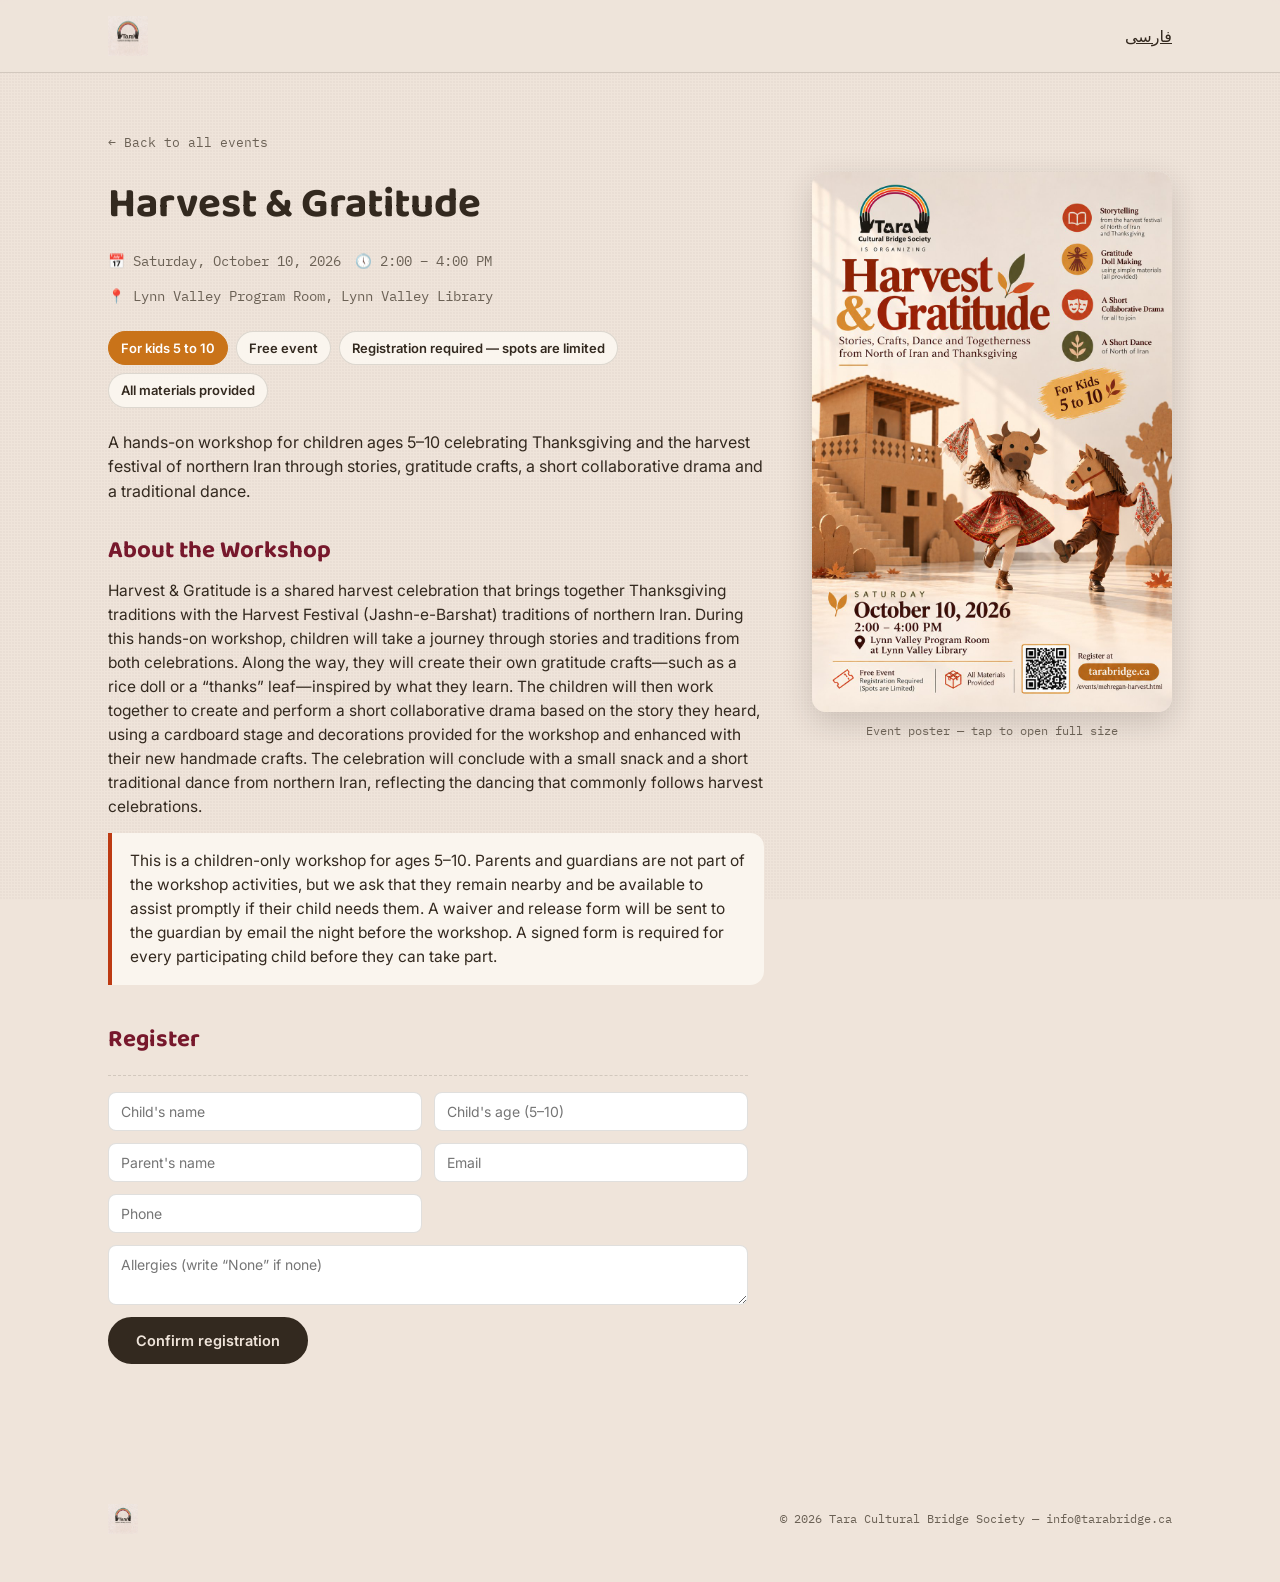
==== events/mehregan-harvest.html @ 2225d591 "Add Harvest & Gratitude event page and poster thumbnails on event cards - New static page events/meh" ====
<!DOCTYPE html>
<html lang="en" dir="ltr">
<head>
<meta charset="UTF-8">
<meta name="viewport" content="width=device-width, initial-scale=1.0">
<title>Harvest &amp; Gratitude — Tara Cultural Bridge Society</title>
<meta name="description" content="A hands-on workshop for children ages 5–10 celebrating Thanksgiving and the harvest festival of northern Iran through stories, gratitude crafts, a short collaborative drama and a traditional dance.">
<link rel="canonical" href="https://tarabridge.ca/events/mehregan-harvest.html">
<link rel="alternate" hreflang="en" href="https://tarabridge.ca/events/mehregan-harvest.html">
<link rel="alternate" hreflang="fa" href="https://tarabridge.ca/events/mehregan-harvest.html?lang=fa">
<link rel="alternate" hreflang="x-default" href="https://tarabridge.ca/events/mehregan-harvest.html">
<link rel="icon" type="image/jpeg" href="/images/logo.jpg">
<meta property="og:type" content="website">
<meta property="og:title" content="Harvest &amp; Gratitude">
<meta property="og:description" content="A hands-on workshop for children ages 5–10 celebrating Thanksgiving and the harvest festival of northern Iran.">
<meta property="og:url" content="https://tarabridge.ca/events/mehregan-harvest.html">
<meta property="og:image" content="https://tarabridge.ca/images/harvest-gratitude-poster.jpg">
<script type="application/ld+json">
{"@context":"https://schema.org","@type":"Event","name":"Harvest & Gratitude","startDate":"2026-10-10T14:00:00-07:00","endDate":"2026-10-10T16:00:00-07:00","eventAttendanceMode":"https://schema.org/OfflineEventAttendanceMode","eventStatus":"https://schema.org/EventScheduled","inLanguage":"en","image":"https://tarabridge.ca/images/harvest-gratitude-poster.jpg","location":{"@type":"Place","name":"Lynn Valley Program Room, Lynn Valley Library"},"isAccessibleForFree":true,"description":"A hands-on workshop for children ages 5–10 celebrating Thanksgiving and the harvest festival of northern Iran through stories, gratitude crafts, a short collaborative drama and a traditional dance.","organizer":{"@type":"NGO","name":"Tara Cultural Bridge Society","url":"https://tarabridge.ca/"}}</script>
<link rel="preconnect" href="https://fonts.googleapis.com">
<link rel="preconnect" href="https://fonts.gstatic.com" crossorigin>
<link href="https://fonts.googleapis.com/css2?family=Baloo+2:wght@600;700;800&family=Inter:wght@400;500;600;700&family=Vazirmatn:wght@400;500;600;700&family=IBM+Plex+Mono:wght@500&display=swap" rel="stylesheet">
<link rel="stylesheet" href="/styles.css">
<style>
  .hg-layout{ display:grid; grid-template-columns: minmax(0,1fr) 360px; gap:48px; align-items:start; }
  .hg-chips{ display:flex; flex-wrap:wrap; gap:8px; margin:0 0 22px; padding:0; list-style:none; }
  .hg-chips li{ font-size:13px; font-weight:600; padding:6px 12px; border-radius:999px; background: var(--paper-raised); border:1px solid var(--line); }
  .hg-chips li.hl{ background: var(--orange); border-color: var(--orange); color:#fff; }
  .event-page .event-desc.hg-summary{ margin-bottom:28px; }
  .hg-about{ max-width:68ch; margin-bottom:36px; }
  .hg-about h2, .hg-register h2{ font-family: var(--display); font-weight:700; font-size:24px; margin:0 0 10px; color: var(--maroon); }
  html[dir="rtl"] .hg-about h2, html[dir="rtl"] .hg-register h2{ font-family: var(--farsi); }
  .hg-about p{ font-size:15.5px; margin:0 0 14px; }
  .hg-note{ background: var(--paper-raised); border-inline-start:4px solid var(--terracotta); border-radius: 0 var(--radius) var(--radius) 0; padding:16px 18px; }
  html[dir="rtl"] .hg-note{ border-radius: var(--radius) 0 0 var(--radius); }
  .hg-note p:last-child{ margin-bottom:0; }
  .hg-poster{ position:sticky; top:24px; }
  .hg-poster a{ display:block; border-radius: var(--radius); overflow:hidden; box-shadow: 0 10px 30px rgba(51,41,31,.18); }
  .hg-poster figcaption{ font-family: var(--mono); font-size:12px; color: var(--ink-soft); margin-top:10px; text-align:center; }
  html[dir="rtl"] .hg-poster figcaption, html[dir="rtl"] .event-back, html[dir="rtl"] .event-page .lang-switch{ font-family: var(--farsi); letter-spacing:0; }
  @media (max-width: 860px){
    .hg-layout{ grid-template-columns: 1fr; gap:36px; }
    .hg-poster{ position:static; max-width:480px; margin:0 auto; }
  }
  @media (max-width: 560px){
    .wrap{ padding: 0 16px; }
    .event-page .reg-form{ grid-template-columns: 1fr; }
  }
</style>
</head>
<body>

<nav class="nav">
  <div class="wrap nav-row">
    <a href="/" class="nav-brand" id="brandLink">
      <img width="700" height="700" src="/images/logo.jpg" alt="Tara Cultural Bridge Society">
    </a>
    <div class="nav-right">
      <a class="lang-switch" id="langSwitch" href="https://tarabridge.ca/events/mehregan-harvest.html?lang=fa">فارسی</a>
    </div>
  </div>
</nav>

<section class="event-page">
  <div class="wrap">
    <a class="event-back" id="backLink" href="/#events">&larr; Back to all events</a>
    <div class="hg-layout">
      <div>
        <h1 id="title">Harvest &amp; Gratitude</h1>
        <div class="event-meta">
          <span id="metaDate">📅 Saturday, October 10, 2026</span>
          <span id="metaTime">🕔 2:00 – 4:00 PM</span>
          <span id="metaLoc">📍 Lynn Valley Program Room, Lynn Valley Library</span>
        </div>
        <ul class="hg-chips" id="chips">
          <li class="hl">For kids 5 to 10</li>
          <li>Free event</li>
          <li>Registration required — spots are limited</li>
          <li>All materials provided</li>
        </ul>
        <p class="event-desc hg-summary" id="summary">A hands-on workshop for children ages 5–10 celebrating Thanksgiving and the harvest festival of northern Iran through stories, gratitude crafts, a short collaborative drama and a traditional dance.</p>

        <div class="hg-about">
          <h2 id="aboutTitle">About the Workshop</h2>
          <div id="aboutBody">
            <p>Harvest &amp; Gratitude is a shared harvest celebration that brings together Thanksgiving traditions with the Harvest Festival (Jashn-e-Barshat) traditions of northern Iran. During this hands-on workshop, children will take a journey through stories and traditions from both celebrations. Along the way, they will create their own gratitude crafts—such as a rice doll or a “thanks” leaf—inspired by what they learn. The children will then work together to create and perform a short collaborative drama based on the story they heard, using a cardboard stage and decorations provided for the workshop and enhanced with their new handmade crafts. The celebration will conclude with a small snack and a short traditional dance from northern Iran, reflecting the dancing that commonly follows harvest celebrations.</p>
            <div class="hg-note">
              <p>This is a children-only workshop for ages 5–10. Parents and guardians are not part of the workshop activities, but we ask that they remain nearby and be available to assist promptly if their child needs them. A waiver and release form will be sent to the guardian by email the night before the workshop. A signed form is required for every participating child before they can take part.</p>
            </div>
          </div>
        </div>

        <div class="hg-register">
          <h2 id="regTitle">Register</h2>
          <form class="reg-form open" id="regForm">
            <input type="text" placeholder="Child's name" class="reg-kidname" required>
            <input type="number" min="5" max="10" placeholder="Child's age (5–10)" class="reg-kidage" required>
            <input type="text" placeholder="Parent's name" class="reg-parentname" required>
            <input type="email" placeholder="Email" class="reg-email" required>
            <input type="tel" placeholder="Phone" class="reg-phone" required>
            <textarea placeholder="Allergies (write “None” if none)" class="reg-allergy" required></textarea>
            <button type="submit" class="btn btn-solid reg-submit">Confirm registration</button>
            <span class="reg-msg" id="regMsg"></span>
          </form>
        </div>
      </div>

      <figure class="hg-poster" style="margin:0;">
        <a href="/images/harvest-gratitude-poster.jpg" target="_blank" rel="noopener">
          <img src="/images/harvest-gratitude-poster.jpg" width="1024" height="1536" alt="Harvest & Gratitude poster: stories, crafts, dance and togetherness from North of Iran and Thanksgiving. For kids 5 to 10. Saturday, October 10, 2026, 2:00–4:00 PM, Lynn Valley Program Room at Lynn Valley Library. Free event, registration required." id="posterImg">
        </a>
        <figcaption id="posterCap">Event poster — tap to open full size</figcaption>
      </figure>
    </div>
  </div>
</section>

<footer>
  <div class="wrap footer-row">
    <img width="700" height="700" src="/images/logo.jpg" alt="Tara Cultural Bridge Society" style="height:30px;width:auto;">
    <div class="footer-meta" id="footerText">© 2026 Tara Cultural Bridge Society — info@tarabridge.ca</div>
  </div>
</footer>

<script>
const SHEETS_ENDPOINT = "https://script.google.com/macros/s/AKfycbz17nLpRn3llqi-0UYypDrjoUQg57SEyKT3yRZpGgUSXBRELVakcVpwr48lIpXO9dbw/exec";
const CONFIRMATION_ENDPOINT = "/api/send-confirmation.php";
const EVENT_ID = "mehregan-harvest";
const LANG = new URLSearchParams(location.search).get("lang") === "fa" ? "fa" : "en";

const TEXT = {
  en: {
    title: "Harvest & Gratitude",
    date: "Saturday, October 10, 2026",
    time: "2:00 – 4:00 PM",
    loc: "Lynn Valley Program Room, Lynn Valley Library"
  },
  fa: {
    pageTitle: "برداشت و سپاسگزاری — انجمن پل فرهنگی تارا",
    title: "برداشت و سپاسگزاری",
    date: "شنبه ۱۰ اکتبر ۲۰۲۶",
    time: "ساعت ۲ تا ۴ بعدازظهر",
    loc: "اتاق برنامه‌های لین ولی، کتابخانه لین ولی",
    back: "→ بازگشت به همه رویدادها",
    switchLabel: "English",
    chips: ["برای کودکان ۵ تا ۱۰ سال", "رایگان", "ثبت‌نام الزامی است — ظرفیت محدود", "همه وسایل فراهم می‌شود"],
    summary: "کارگاهی عملی برای کودکان ۵ تا ۱۰ سال در جشن شکرگزاری و جشن برداشت شمال ایران؛ با قصه‌گویی، ساخت کاردستی‌های سپاسگزاری، یک نمایش کوتاه گروهی و یک رقص سنتی.",
    aboutTitle: "درباره کارگاه",
    about: [
      "«برداشت و سپاسگزاری» جشنی مشترک از برداشت است که سنت‌های روز شکرگزاری را با سنت‌های جشن برداشت شمال ایران پیوند می‌دهد. در این کارگاه عملی، کودکان سفری به دنیای قصه‌ها و سنت‌های هر دو جشن خواهند داشت. در این مسیر، با الهام از آنچه یاد می‌گیرند، کاردستی‌های سپاسگزاری خودشان را می‌سازند؛ مانند «عروسک برنج» یا «برگ سپاس». سپس کودکان با همکاری یکدیگر، نمایش کوتاهی بر اساس قصه‌ای که شنیده‌اند می‌سازند و اجرا می‌کنند؛ با استفاده از صحنه و تزئینات مقوایی که برای کارگاه فراهم شده و با کاردستی‌هایی که خودشان ساخته‌اند. جشن با یک پذیرایی مختصر و یک رقص کوتاه سنتی از شمال ایران به پایان می‌رسد؛ یادآور رقص و پایکوبی‌ای که معمولاً پس از جشن‌های برداشت برپا می‌شود.",
      "این کارگاه فقط برای کودکان ۵ تا ۱۰ سال است. والدین و سرپرستان در فعالیت‌های کارگاه شرکت نمی‌کنند، اما از آن‌ها می‌خواهیم در نزدیکی محل کارگاه بمانند و در صورت نیاز کودک، سریعاً در دسترس باشند. فرم رضایت‌نامه و سلب مسئولیت، شب پیش از کارگاه به ایمیل سرپرست ارسال می‌شود. برای شرکت هر کودک، داشتن فرم امضاشده الزامی است."
    ],
    regTitle: "ثبت‌نام",
    ph: {
      kidname: "نام کودک", kidage: "سن کودک (۵ تا ۱۰)", parentname: "نام والد",
      email: "ایمیل", phone: "تلفن", allergy: "حساسیت غذایی (در صورت نبود «ندارد» بنویسید)"
    },
    submit: "تأیید ثبت‌نام",
    posterCap: "پوستر رویداد — برای دیدن اندازه کامل، روی آن بزنید",
    footer: "© ۲۰۲۶ انجمن پل فرهنگی تارا — info@tarabridge.ca"
  }
};

function applyFarsi(){
  const f = TEXT.fa;
  document.documentElement.lang = "fa";
  document.documentElement.dir = "rtl";
  document.title = f.pageTitle;
  const sw = document.getElementById("langSwitch");
  sw.textContent = f.switchLabel;
  sw.href = "https://tarabridge.ca/events/mehregan-harvest.html";
  document.getElementById("brandLink").href = "/?lang=fa";
  const back = document.getElementById("backLink");
  back.textContent = f.back;
  back.href = "/?lang=fa#events";
  document.getElementById("title").textContent = f.title;
  document.getElementById("metaDate").textContent = "📅 " + f.date;
  document.getElementById("metaTime").textContent = "🕔 " + f.time;
  document.getElementById("metaLoc").textContent = "📍 " + f.loc;
  document.querySelectorAll("#chips li").forEach((li, i) => { li.textContent = f.chips[i]; });
  document.getElementById("summary").textContent = f.summary;
  document.getElementById("aboutTitle").textContent = f.aboutTitle;
  const body = document.getElementById("aboutBody");
  body.querySelector("p").textContent = f.about[0];
  body.querySelector(".hg-note p").textContent = f.about[1];
  document.getElementById("regTitle").textContent = f.regTitle;
  const form = document.getElementById("regForm");
  for (const k in f.ph) form.querySelector(".reg-" + k).placeholder = f.ph[k];
  form.querySelector(".reg-submit").textContent = f.submit;
  document.getElementById("posterCap").textContent = f.posterCap;
  document.getElementById("footerText").textContent = f.footer;
}
if (LANG === "fa") applyFarsi();

const EVENT_TITLE = TEXT[LANG].title;
const EVENT_DATE_DISPLAY = TEXT[LANG].date;
const EVENT_TIME_DISPLAY = TEXT[LANG].time;
const EVENT_LOC_DISPLAY = TEXT[LANG].loc;

async function sendToSheet(payload){
  await fetch(SHEETS_ENDPOINT, {
    method: "POST",
    mode: "no-cors",
    headers: { "Content-Type": "text/plain;charset=utf-8" },
    body: JSON.stringify(payload)
  });
}

async function sendConfirmationEmail(payload){
  try{
    await fetch(CONFIRMATION_ENDPOINT, {
      method: "POST",
      headers: { "Content-Type": "application/json" },
      body: JSON.stringify(payload)
    });
  }catch(err){
    console.warn("Confirmation email failed to send.", err);
  }
}

document.getElementById("regForm").addEventListener("submit", async function(e){
  e.preventDefault();
  const form = e.target;
  const kidNameVal = form.querySelector(".reg-kidname").value.trim();
  const kidAgeVal = form.querySelector(".reg-kidage").value.trim();
  const parentNameVal = form.querySelector(".reg-parentname").value.trim();
  const emailVal = form.querySelector(".reg-email").value.trim();
  const phoneVal = form.querySelector(".reg-phone").value.trim();
  const allergyVal = form.querySelector(".reg-allergy").value.trim();
  const msgEl = document.getElementById("regMsg");
  try{
    await sendToSheet({
      type: "registration",
      event: EVENT_ID,
      eventTitle: EVENT_TITLE,
      kidName: kidNameVal,
      kidAge: kidAgeVal,
      parentName: parentNameVal,
      email: emailVal,
      phone: phoneVal,
      allergy: allergyVal
    });
    sendConfirmationEmail({
      to: emailVal,
      parentName: parentNameVal,
      kidName: kidNameVal,
      eventTitle: EVENT_TITLE,
      eventDate: EVENT_DATE_DISPLAY,
      eventTime: EVENT_TIME_DISPLAY,
      eventLoc: EVENT_LOC_DISPLAY,
      lang: LANG
    });
    msgEl.textContent = LANG === "fa" ? "ثبت‌نام شما انجام شد — آنجا می‌بینیمتان!" : "You're registered — see you there!";
    msgEl.className = "reg-msg ok";
    form.querySelector(".reg-submit").disabled = true;
  }catch(err){
    msgEl.textContent = LANG === "fa" ? "مشکلی پیش آمد، دوباره تلاش کنید." : "Something went wrong, please try again.";
    msgEl.className = "reg-msg err";
  }
});
</script>
</body>
</html>
---- styles.css ----
:root{
    --teal: #28716E;
    --orange: #C97319;
    --terracotta: #BD3A12;
    --maroon: #77182C;
    --ink: #33291F;
    --ink-soft: #6B6155;
    --paper: #EFE4DA;
    --paper-raised: #FAF5EE;
    --line: rgba(51,41,31,0.15);
    --display: "Baloo 2", sans-serif;
    --body: "Inter", system-ui, sans-serif;
    --farsi: "Vazirmatn", sans-serif;
    --mono: "IBM Plex Mono", ui-monospace, monospace;
    --radius: 14px;
  }
  *{ box-sizing: border-box; }
  html{ scroll-behavior: smooth; }
  @media (prefers-reduced-motion: reduce){ html{ scroll-behavior:auto; } }
  body{
    margin:0; background: var(--paper); color: var(--ink);
    font-family: var(--body); line-height:1.55;
  }
  html[dir="rtl"] body{ font-family: var(--farsi); }
  a{ color: inherit; }
  img{ max-width:100%; display:block; height:auto; }
  .wrap{ max-width: 1120px; margin: 0 auto; padding: 0 28px; }
  button{ font-family: inherit; cursor: pointer; }

  body::before{
    content:""; position:fixed; inset:0; pointer-events:none; z-index:0; opacity:0.5;
    background-image: radial-gradient(circle at 1px 1px, rgba(51,41,31,0.05) 1px, transparent 0);
    background-size: 3px 3px;
  }
  section, header, footer{ position:relative; z-index:1; }

  .nav{
    position: sticky; top:0; z-index: 60;
    background: rgba(239,228,218,0.94); backdrop-filter: blur(6px);
    border-bottom: 1px solid var(--line);
  }
  .nav-row{ display:flex; align-items:center; justify-content:space-between; height:72px; gap:20px; }
  .nav-brand{ display:flex; align-items:center; gap:10px; text-decoration:none; }
  .nav-brand img{ height:40px; width:auto; }
  .nav-links{ display:flex; gap:4px; list-style:none; margin:0; padding:0; flex-wrap:wrap; }
  .nav-links a{
    font-family: var(--mono); font-size:12.5px; letter-spacing:0.04em; text-transform:uppercase;
    text-decoration:none; color: var(--ink-soft); padding:8px 12px; border-radius:8px;
    transition: background 0.2s ease, color 0.2s ease;
  }
  html[dir="rtl"] .nav-links a{ font-family: var(--farsi); text-transform:none; font-size:14px; }
  .nav-links a:hover{ background: rgba(51,41,31,0.08); color: var(--ink); }
  .nav-right{ display:flex; align-items:center; gap:12px; }
  .lang-btn{
    font-family: var(--mono); font-size:12.5px; letter-spacing:0.05em;
    background: var(--ink); color: var(--paper); border:none; padding:9px 16px;
    border-radius:8px; font-weight:600;
  }
  .donate-btn{
    font-family: var(--mono); font-size:12.5px; letter-spacing:0.05em; text-transform:uppercase;
    background: var(--terracotta); color:#fff; border:none; padding:9px 16px; border-radius:8px; font-weight:600;
    text-decoration:none;
  }
  html[dir="rtl"] .donate-btn{ font-family: var(--farsi); text-transform:none; font-size:14px; }
  .nav-toggle{ display:none; background:none; border:1px solid var(--line); border-radius:8px; padding:8px 10px; }
  @media (max-width: 900px){
    .nav-links{ display:none; }
    .nav-toggle{ display:inline-flex; }
    .nav-links.open{
      display:flex; flex-direction:column; position:absolute; top:72px; left:0; right:0;
      background: var(--paper-raised); padding:12px 28px 20px; border-bottom:1px solid var(--line);
    }
  }

  .hero{ padding: 76px 0 64px; text-align:center; border-bottom: 1px solid var(--line); }
  .hero img.hero-logo{ max-width: 340px; margin: 0 auto 20px; }
  .hero h1{
    font-family: var(--display); font-weight:700; font-size: clamp(30px,4.6vw,50px);
    margin: 0 0 16px; color: var(--ink);
  }
  html[dir="rtl"] .hero h1{ font-family: var(--farsi); font-weight:700; }
  .hero p{ max-width: 56ch; margin: 0 auto; color: var(--ink-soft); font-size:17px; }
  .hero-ctas{ display:flex; gap:14px; justify-content:center; margin-top:32px; flex-wrap:wrap; }
  .btn{
    font-weight:600; font-size:14.5px; padding:13px 26px; border-radius:999px; text-decoration:none;
    display:inline-flex; align-items:center; gap:8px; border: 2px solid var(--ink);
  }
  .btn-solid{ background: var(--ink); color: var(--paper); }
  .btn-outline{ background:transparent; color:var(--ink); }

  section.page-section{ padding: 84px 0; border-bottom: 1px solid var(--line); }
  .section-eyebrow{
    font-family: var(--mono); font-size:12px; letter-spacing:0.12em; text-transform:uppercase;
    color: var(--terracotta); margin-bottom:12px;
  }
  html[dir="rtl"] .section-eyebrow{ font-family: var(--farsi); text-transform:none; letter-spacing:0; font-size:14px; font-weight:600; }
  .section-title{
    font-family: var(--display); font-weight:700; font-size: clamp(26px,3.4vw,38px);
    margin: 0 0 20px; color: var(--ink);
  }
  html[dir="rtl"] .section-title{ font-family: var(--farsi); }
  .section-lede{ max-width: 68ch; color: var(--ink-soft); font-size:16px; margin-bottom: 48px; }

  .values-grid{ display:grid; grid-template-columns: repeat(3,1fr); gap:24px; }
  @media (max-width:800px){ .values-grid{ grid-template-columns:1fr; } }
  .value-card{
    background: var(--paper-raised); border:1px solid var(--line); border-radius: var(--radius);
    padding: 28px; border-top: 4px solid var(--teal);
  }
  .value-card:nth-child(2){ border-top-color: var(--orange); }
  .value-card:nth-child(3){ border-top-color: var(--maroon); }
  .value-card h3{ font-family: var(--display); font-size:20px; margin:0 0 10px; }
  html[dir="rtl"] .value-card h3{ font-family: var(--farsi); }
  .value-card p{ color: var(--ink-soft); font-size:14.5px; margin:0; }

  .programs-grid{ display:grid; grid-template-columns: repeat(2,1fr); gap:22px; }
  @media (max-width:800px){ .programs-grid{ grid-template-columns:1fr; } }
  .program-card{
    background: var(--paper-raised); border:1px solid var(--line); border-radius: var(--radius);
    padding: 26px; display:flex; gap:18px;
  }
  .program-icon{
    width:48px; height:48px; border-radius:50%; flex:none;
    display:flex; align-items:center; justify-content:center;
    font-size:22px; background: var(--paper);
  }
  .program-card h3{ font-family: var(--display); font-size:18px; margin:0 0 8px; }
  html[dir="rtl"] .program-card h3{ font-family: var(--farsi); }
  .program-card p{ color: var(--ink-soft); font-size:14px; margin:0; }

  .events-list{ display:flex; flex-direction:column; gap:18px; }
  .event-card{
    background: var(--paper-raised); border:1px solid var(--line); border-radius: var(--radius);
    padding: 22px; display:grid; grid-template-columns: 84px 1fr auto; gap:22px; align-items:center;
  }
  @media (max-width:720px){ .event-card{ grid-template-columns: 64px 1fr; } .event-card .event-action{ grid-column:1/-1; } }
  .event-date{
    background: var(--ink); color: var(--paper); border-radius:10px; text-align:center; padding:10px 6px;
  }
  .event-date .day{ font-family: var(--display); font-size:24px; line-height:1; display:block; }
  .event-date .mon{ font-family: var(--mono); font-size:10.5px; letter-spacing:0.08em; text-transform:uppercase; display:block; margin-top:4px; }
  .event-info h3{ font-family: var(--display); font-size:19px; margin:0 0 6px; }
  html[dir="rtl"] .event-info h3{ font-family: var(--farsi); }
  .event-meta{ font-family: var(--mono); font-size:12px; color: var(--ink-soft); display:flex; gap:14px; flex-wrap:wrap; margin-bottom:8px; }
  html[dir="rtl"] .event-meta{ font-family: var(--farsi); font-size:13.5px; }
  .event-desc{ color: var(--ink-soft); font-size:14px; margin:0; }
  .event-tag{
    display:inline-block; font-family: var(--mono); font-size:10.5px; letter-spacing:0.06em; text-transform:uppercase;
    background: rgba(40,113,110,0.14); color: var(--teal); padding:3px 9px; border-radius:999px; margin-bottom:8px;
  }
  .spots{ font-family: var(--mono); font-size:11.5px; color: var(--ink-soft); margin-top:6px; }
  .spots.full{ color: var(--maroon); font-weight:600; }
  .btn-register{
    font-weight:600; font-size:13.5px; padding:10px 20px; border-radius:999px; border:2px solid var(--ink);
    background: var(--ink); color:var(--paper); white-space:nowrap;
  }
  .btn-register:disabled{ background:transparent; color: var(--ink-soft); border-color: var(--line); cursor:not-allowed; }

  .reg-form{
    margin-top:16px; padding-top:16px; border-top:1px dashed var(--line);
    display:none; grid-template-columns: 1fr 1fr; gap:12px;
  }
  .reg-form.open{ display:grid; }
  .reg-form input, .reg-form textarea{
    grid-column: span 1; font-family:inherit; font-size:14px; padding:10px 12px;
    border:1px solid var(--line); border-radius:8px; background:#fff; color: var(--ink); width:100%;
  }
  .reg-form textarea{ grid-column: 1/-1; resize:vertical; min-height:60px; }
  .reg-form .reg-submit{ grid-column: 1/-1; justify-self:start; }
  .reg-msg{ grid-column:1/-1; font-size:13px; font-family: var(--mono); }
  .reg-msg.ok{ color: var(--teal); }
  .reg-msg.err{ color: var(--maroon); }

  .donate-grid{ display:grid; grid-template-columns: 1.1fr 1fr; gap:40px; align-items:center; }
  @media (max-width:800px){ .donate-grid{ grid-template-columns:1fr; } }
  .donate-tiers{ display:flex; gap:14px; flex-wrap:wrap; margin-top:24px; }
  .tier-btn{
    flex:1; min-width:110px; background: var(--paper-raised); border:2px solid var(--line); border-radius:12px;
    padding:18px 10px; text-align:center; font-family: var(--display); font-size:20px; font-weight:700;
  }
  .tier-btn:hover{ border-color: var(--terracotta); }
  html[dir="rtl"] .tier-btn{ font-family: var(--farsi); }
  .donate-note{ font-size:12.5px; color: var(--ink-soft); margin-top:14px; }
  .donate-art{
    background: var(--paper-raised); border:1px solid var(--line); border-radius: var(--radius);
    padding: 40px; text-align:center;
  }

  .volunteer-form{
    display:grid; grid-template-columns: 1fr 1fr; gap:16px; max-width: 640px;
    background: var(--paper-raised); border:1px solid var(--line); border-radius: var(--radius); padding: 32px;
  }
  .volunteer-form label{ font-family: var(--mono); font-size:11.5px; letter-spacing:0.05em; text-transform:uppercase; color: var(--ink-soft); display:block; margin-bottom:6px; }
  html[dir="rtl"] .volunteer-form label{ font-family: var(--farsi); text-transform:none; font-size:13px; }
  .volunteer-form input, .volunteer-form select, .volunteer-form textarea{
    width:100%; font-family:inherit; font-size:14.5px; padding:11px 12px; border:1px solid var(--line);
    border-radius:8px; background:#fff; color: var(--ink);
  }
  .volunteer-form .full{ grid-column: 1/-1; }
  @media (max-width:600px){ .volunteer-form{ grid-template-columns:1fr; } }

  .about-grid{ display:grid; grid-template-columns: 1fr 1fr; gap:48px; align-items:start; }
  @media (max-width:800px){ .about-grid{ grid-template-columns:1fr; } }
  .about-grid p{ color: var(--ink-soft); font-size:16px; margin: 0 0 16px; }
  .stat-row{ display:flex; gap:28px; margin-top: 24px; flex-wrap:wrap; }
  .stat b{ font-family: var(--display); font-size: 30px; display:block; color: var(--terracotta); }
  .stat span{ font-family: var(--mono); font-size:11px; color: var(--ink-soft); text-transform:uppercase; letter-spacing:0.05em; }
  html[dir="rtl"] .stat span{ font-family: var(--farsi); text-transform:none; font-size:12.5px; }

  footer{ padding: 48px 0; }
  .footer-row{ display:flex; justify-content:space-between; align-items:center; flex-wrap:wrap; gap:14px; }
  .footer-row img{ height:30px; width:auto; }
  .footer-meta{ font-family: var(--mono); font-size:11.5px; color: var(--ink-soft); }
  html[dir="rtl"] .footer-meta{ font-family: var(--farsi); font-size:13px; }

  /* Shared styles for standalone event detail pages (event.php) */
  .event-page{ padding: 56px 0 80px; }
  .event-back{ font-family: var(--mono); font-size:12.5px; color: var(--ink-soft); text-decoration:none; display:inline-block; margin-bottom:20px; }
  .event-back:hover{ color: var(--ink); }
  .event-page h1{ font-family: var(--display); font-weight:700; font-size: clamp(28px,4vw,42px); margin:0 0 14px; }
  html[dir="rtl"] .event-page h1{ font-family: var(--farsi); }
  .event-page .event-meta{ margin-bottom:24px; font-size:13.5px; }
  .event-page .event-desc{ font-size:16px; color: var(--ink); max-width: 68ch; margin-bottom:36px; }
  .event-page .reg-form{ display:grid; max-width:640px; }
  .event-page .lang-switch{ font-family: var(--mono); font-size:12.5px; text-decoration:underline; color: var(--ink-soft); }
  .not-found{ padding: 100px 0; text-align:center; }
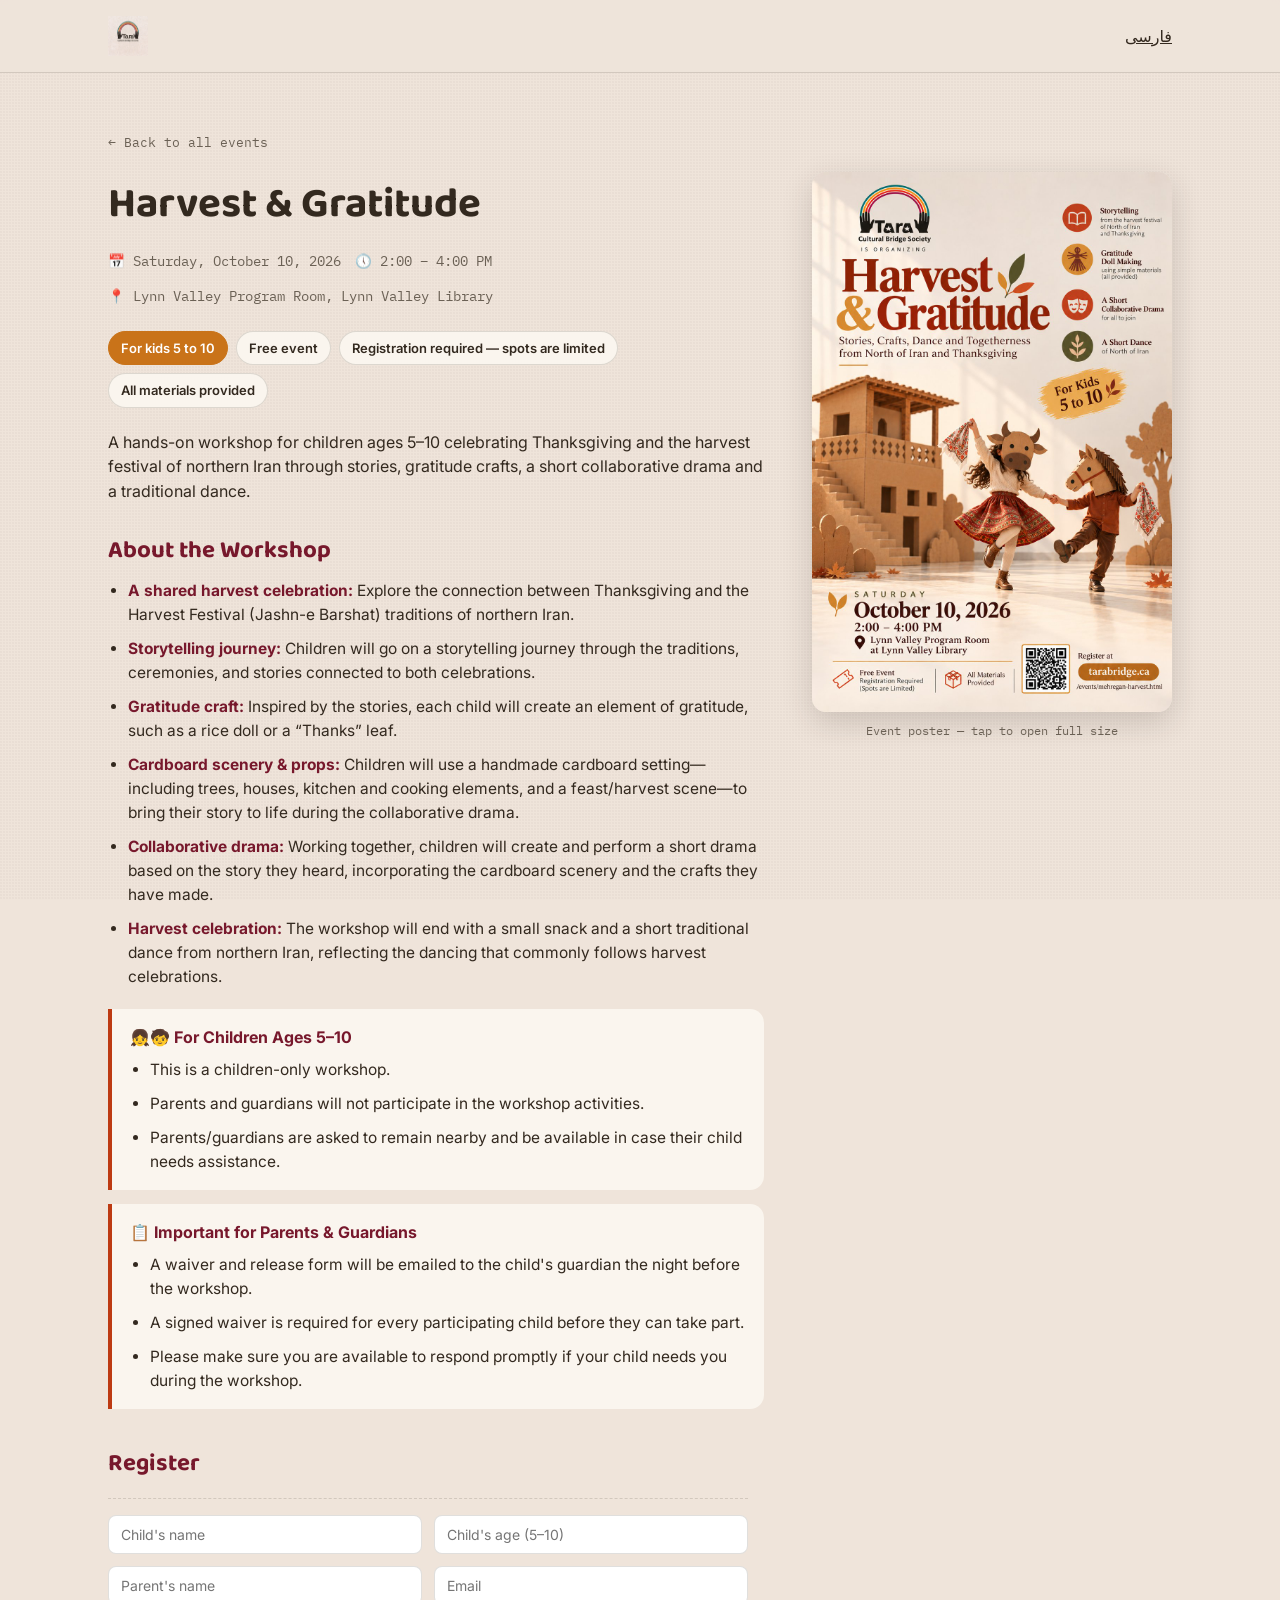
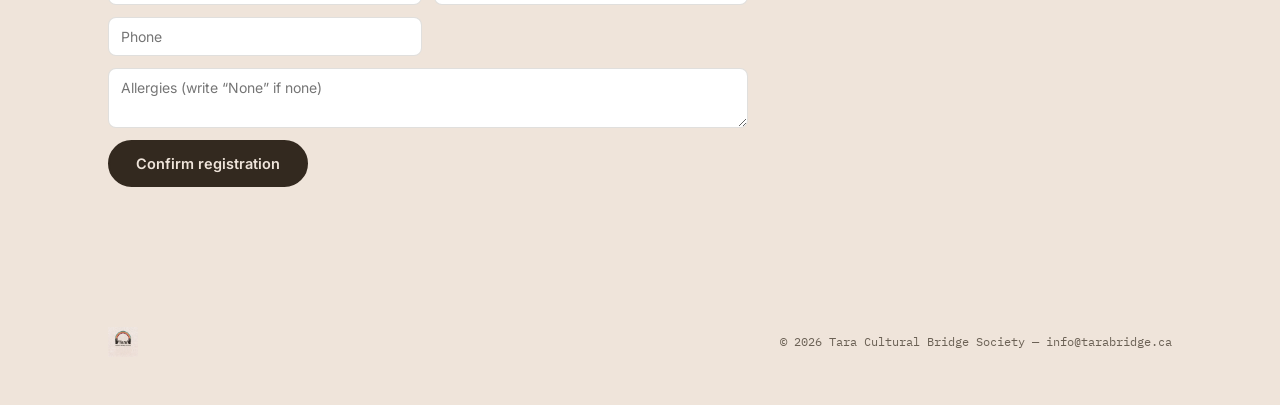
==== commit 7423c92c: "Rewrite Harvest & Gratitude workshop description as structured sections Replace the paragraph descri" ====
--- a/events/mehregan-harvest.html
+++ b/events/mehregan-harvest.html
@@ -34,6 +34,13 @@
   .hg-note{ background: var(--paper-raised); border-inline-start:4px solid var(--terracotta); border-radius: 0 var(--radius) var(--radius) 0; padding:16px 18px; }
   html[dir="rtl"] .hg-note{ border-radius: var(--radius) 0 0 var(--radius); }
   .hg-note p:last-child{ margin-bottom:0; }
+  .hg-note + .hg-note{ margin-top:14px; }
+  .hg-note h3{ font-size:16px; font-weight:700; margin:0 0 8px; color: var(--maroon); }
+  .hg-list, .hg-note ul{ margin:0 0 20px; padding-inline-start:20px; }
+  .hg-note ul{ margin-bottom:0; }
+  .hg-list li, .hg-note li{ font-size:15.5px; margin:0 0 10px; }
+  .hg-note li:last-child{ margin-bottom:0; }
+  .hg-list strong{ color: var(--maroon); }
   .hg-poster{ position:sticky; top:24px; }
   .hg-poster a{ display:block; border-radius: var(--radius); overflow:hidden; box-shadow: 0 10px 30px rgba(51,41,31,.18); }
   .hg-poster figcaption{ font-family: var(--mono); font-size:12px; color: var(--ink-soft); margin-top:10px; text-align:center; }
@@ -83,9 +90,29 @@
         <div class="hg-about">
           <h2 id="aboutTitle">About the Workshop</h2>
           <div id="aboutBody">
-            <p>Harvest &amp; Gratitude is a shared harvest celebration that brings together Thanksgiving traditions with the Harvest Festival (Jashn-e-Barshat) traditions of northern Iran. During this hands-on workshop, children will take a journey through stories and traditions from both celebrations. Along the way, they will create their own gratitude crafts—such as a rice doll or a “thanks” leaf—inspired by what they learn. The children will then work together to create and perform a short collaborative drama based on the story they heard, using a cardboard stage and decorations provided for the workshop and enhanced with their new handmade crafts. The celebration will conclude with a small snack and a short traditional dance from northern Iran, reflecting the dancing that commonly follows harvest celebrations.</p>
-            <div class="hg-note">
-              <p>This is a children-only workshop for ages 5–10. Parents and guardians are not part of the workshop activities, but we ask that they remain nearby and be available to assist promptly if their child needs them. A waiver and release form will be sent to the guardian by email the night before the workshop. A signed form is required for every participating child before they can take part.</p>
+            <ul class="hg-list" id="aboutList">
+              <li><strong>A shared harvest celebration:</strong> Explore the connection between Thanksgiving and the Harvest Festival (Jashn-e Barshat) traditions of northern Iran.</li>
+              <li><strong>Storytelling journey:</strong> Children will go on a storytelling journey through the traditions, ceremonies, and stories connected to both celebrations.</li>
+              <li><strong>Gratitude craft:</strong> Inspired by the stories, each child will create an element of gratitude, such as a rice doll or a “Thanks” leaf.</li>
+              <li><strong>Cardboard scenery &amp; props:</strong> Children will use a handmade cardboard setting—including trees, houses, kitchen and cooking elements, and a feast/harvest scene—to bring their story to life during the collaborative drama.</li>
+              <li><strong>Collaborative drama:</strong> Working together, children will create and perform a short drama based on the story they heard, incorporating the cardboard scenery and the crafts they have made.</li>
+              <li><strong>Harvest celebration:</strong> The workshop will end with a small snack and a short traditional dance from northern Iran, reflecting the dancing that commonly follows harvest celebrations.</li>
+            </ul>
+            <div class="hg-note" id="kidsNote">
+              <h3>👧🧒 For Children Ages 5–10</h3>
+              <ul>
+                <li>This is a children-only workshop.</li>
+                <li>Parents and guardians will not participate in the workshop activities.</li>
+                <li>Parents/guardians are asked to remain nearby and be available in case their child needs assistance.</li>
+              </ul>
+            </div>
+            <div class="hg-note" id="parentsNote">
+              <h3>📋 Important for Parents &amp; Guardians</h3>
+              <ul>
+                <li>A waiver and release form will be emailed to the child's guardian the night before the workshop.</li>
+                <li>A signed waiver is required for every participating child before they can take part.</li>
+                <li>Please make sure you are available to respond promptly if your child needs you during the workshop.</li>
+              </ul>
             </div>
           </div>
         </div>
@@ -147,8 +174,24 @@
     summary: "کارگاهی عملی برای کودکان ۵ تا ۱۰ سال در جشن شکرگزاری و جشن برداشت شمال ایران؛ با قصه‌گویی، ساخت کاردستی‌های سپاسگزاری، یک نمایش کوتاه گروهی و یک رقص سنتی.",
     aboutTitle: "درباره کارگاه",
     about: [
-      "«برداشت و سپاسگزاری» جشنی مشترک از برداشت است که سنت‌های روز شکرگزاری را با سنت‌های جشن برداشت شمال ایران پیوند می‌دهد. در این کارگاه عملی، کودکان سفری به دنیای قصه‌ها و سنت‌های هر دو جشن خواهند داشت. در این مسیر، با الهام از آنچه یاد می‌گیرند، کاردستی‌های سپاسگزاری خودشان را می‌سازند؛ مانند «عروسک برنج» یا «برگ سپاس». سپس کودکان با همکاری یکدیگر، نمایش کوتاهی بر اساس قصه‌ای که شنیده‌اند می‌سازند و اجرا می‌کنند؛ با استفاده از صحنه و تزئینات مقوایی که برای کارگاه فراهم شده و با کاردستی‌هایی که خودشان ساخته‌اند. جشن با یک پذیرایی مختصر و یک رقص کوتاه سنتی از شمال ایران به پایان می‌رسد؛ یادآور رقص و پایکوبی‌ای که معمولاً پس از جشن‌های برداشت برپا می‌شود.",
-      "این کارگاه فقط برای کودکان ۵ تا ۱۰ سال است. والدین و سرپرستان در فعالیت‌های کارگاه شرکت نمی‌کنند، اما از آن‌ها می‌خواهیم در نزدیکی محل کارگاه بمانند و در صورت نیاز کودک، سریعاً در دسترس باشند. فرم رضایت‌نامه و سلب مسئولیت، شب پیش از کارگاه به ایمیل سرپرست ارسال می‌شود. برای شرکت هر کودک، داشتن فرم امضاشده الزامی است."
+      ["جشنی مشترک برای برداشت:", "با پیوند میان روز شکرگزاری و سنت‌های جشن برداشت شمال ایران آشنا شوید."],
+      ["سفری قصه‌گویانه:", "کودکان سفری قصه‌گویانه به دنیای سنت‌ها، آیین‌ها و داستان‌های مرتبط با هر دو جشن خواهند داشت."],
+      ["کاردستی سپاسگزاری:", "هر کودک با الهام از قصه‌ها، نمادی از سپاسگزاری می‌سازد؛ مانند «عروسک برنج» یا «برگ سپاس»."],
+      ["صحنه و وسایل مقوایی:", "کودکان با استفاده از صحنه‌ای مقوایی و دست‌ساز — شامل درختان، خانه‌ها، آشپزخانه و وسایل آشپزی، و صحنه‌ای از جشن و برداشت — قصه را در نمایش گروهی جان می‌بخشند."],
+      ["نمایش گروهی:", "کودکان با همکاری یکدیگر، نمایش کوتاهی بر اساس قصه‌ای که شنیده‌اند می‌سازند و اجرا می‌کنند و در آن از صحنه‌آرایی مقوایی و کاردستی‌های خودشان استفاده می‌کنند."],
+      ["جشن برداشت:", "کارگاه با یک پذیرایی مختصر و یک رقص کوتاه سنتی از شمال ایران به پایان می‌رسد؛ یادآور رقص و پایکوبی‌ای که معمولاً پس از جشن‌های برداشت برپا می‌شود."]
+    ],
+    kidsTitle: "👧🧒 برای کودکان ۵ تا ۱۰ سال",
+    kids: [
+      "این کارگاه فقط برای کودکان است.",
+      "والدین و سرپرستان در فعالیت‌های کارگاه شرکت نمی‌کنند.",
+      "از والدین و سرپرستان می‌خواهیم در نزدیکی محل کارگاه بمانند تا در صورت نیاز کودک در دسترس باشند."
+    ],
+    parentsTitle: "📋 نکات مهم برای والدین و سرپرستان",
+    parents: [
+      "فرم رضایت‌نامه و سلب مسئولیت، شب پیش از کارگاه به ایمیل سرپرست کودک ارسال می‌شود.",
+      "برای شرکت هر کودک، داشتن رضایت‌نامه امضاشده الزامی است.",
+      "لطفاً در طول کارگاه در دسترس باشید تا اگر کودکتان به شما نیاز داشت، سریعاً پاسخ دهید."
     ],
     regTitle: "ثبت‌نام",
     ph: {
@@ -180,9 +223,15 @@
   document.querySelectorAll("#chips li").forEach((li, i) => { li.textContent = f.chips[i]; });
   document.getElementById("summary").textContent = f.summary;
   document.getElementById("aboutTitle").textContent = f.aboutTitle;
-  const body = document.getElementById("aboutBody");
-  body.querySelector("p").textContent = f.about[0];
-  body.querySelector(".hg-note p").textContent = f.about[1];
+  document.querySelectorAll("#aboutList li").forEach((li, i) => {
+    const b = document.createElement("strong");
+    b.textContent = f.about[i][0];
+    li.replaceChildren(b, " " + f.about[i][1]);
+  });
+  document.querySelector("#kidsNote h3").textContent = f.kidsTitle;
+  document.querySelectorAll("#kidsNote li").forEach((li, i) => { li.textContent = f.kids[i]; });
+  document.querySelector("#parentsNote h3").textContent = f.parentsTitle;
+  document.querySelectorAll("#parentsNote li").forEach((li, i) => { li.textContent = f.parents[i]; });
   document.getElementById("regTitle").textContent = f.regTitle;
   const form = document.getElementById("regForm");
   for (const k in f.ph) form.querySelector(".reg-" + k).placeholder = f.ph[k];
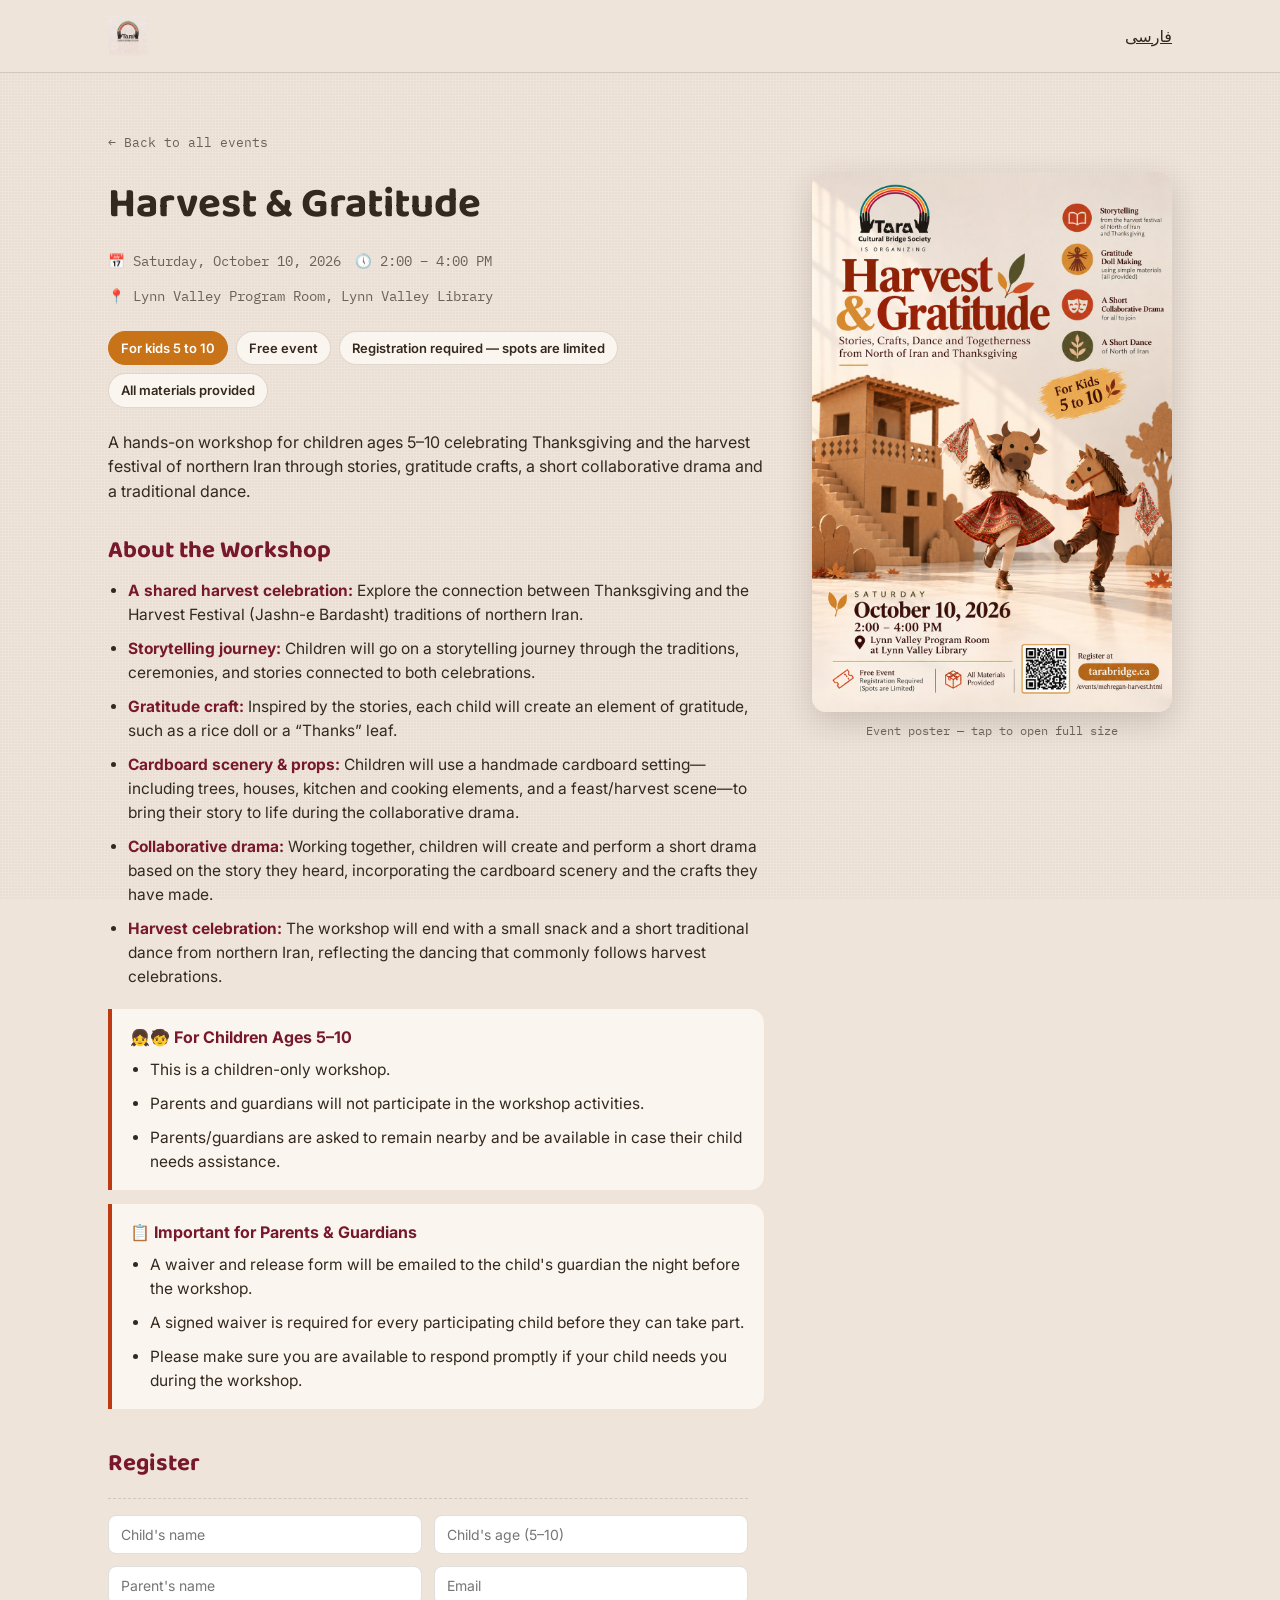
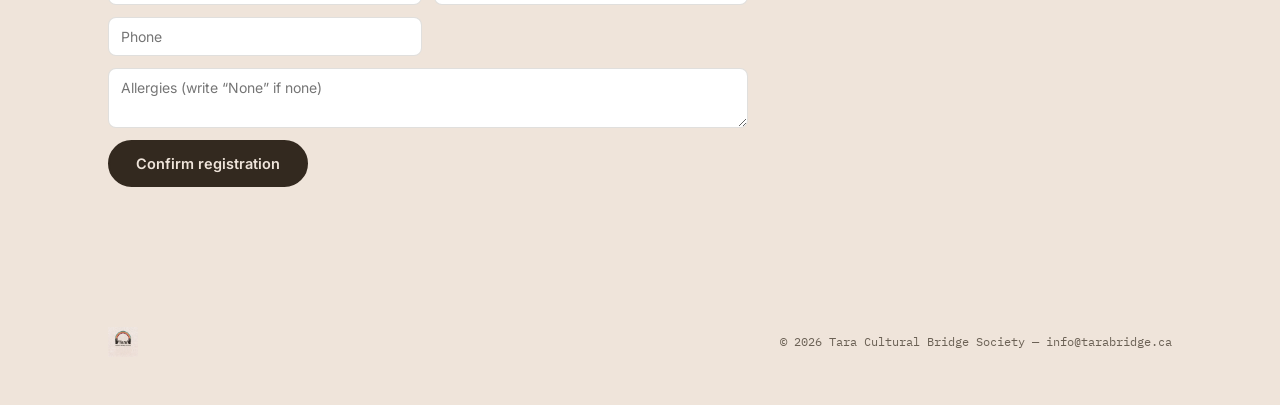
==== commit c2ce96c2: "Fix transliteration: Jashn-e Barshat -> Jashn-e Bardasht Co-Authored-By: Claude Opus 5.5 <noreply@an" ====
--- a/events/mehregan-harvest.html
+++ b/events/mehregan-harvest.html
@@ -91,7 +91,7 @@
           <h2 id="aboutTitle">About the Workshop</h2>
           <div id="aboutBody">
             <ul class="hg-list" id="aboutList">
-              <li><strong>A shared harvest celebration:</strong> Explore the connection between Thanksgiving and the Harvest Festival (Jashn-e Barshat) traditions of northern Iran.</li>
+              <li><strong>A shared harvest celebration:</strong> Explore the connection between Thanksgiving and the Harvest Festival (Jashn-e Bardasht) traditions of northern Iran.</li>
               <li><strong>Storytelling journey:</strong> Children will go on a storytelling journey through the traditions, ceremonies, and stories connected to both celebrations.</li>
               <li><strong>Gratitude craft:</strong> Inspired by the stories, each child will create an element of gratitude, such as a rice doll or a “Thanks” leaf.</li>
               <li><strong>Cardboard scenery &amp; props:</strong> Children will use a handmade cardboard setting—including trees, houses, kitchen and cooking elements, and a feast/harvest scene—to bring their story to life during the collaborative drama.</li>
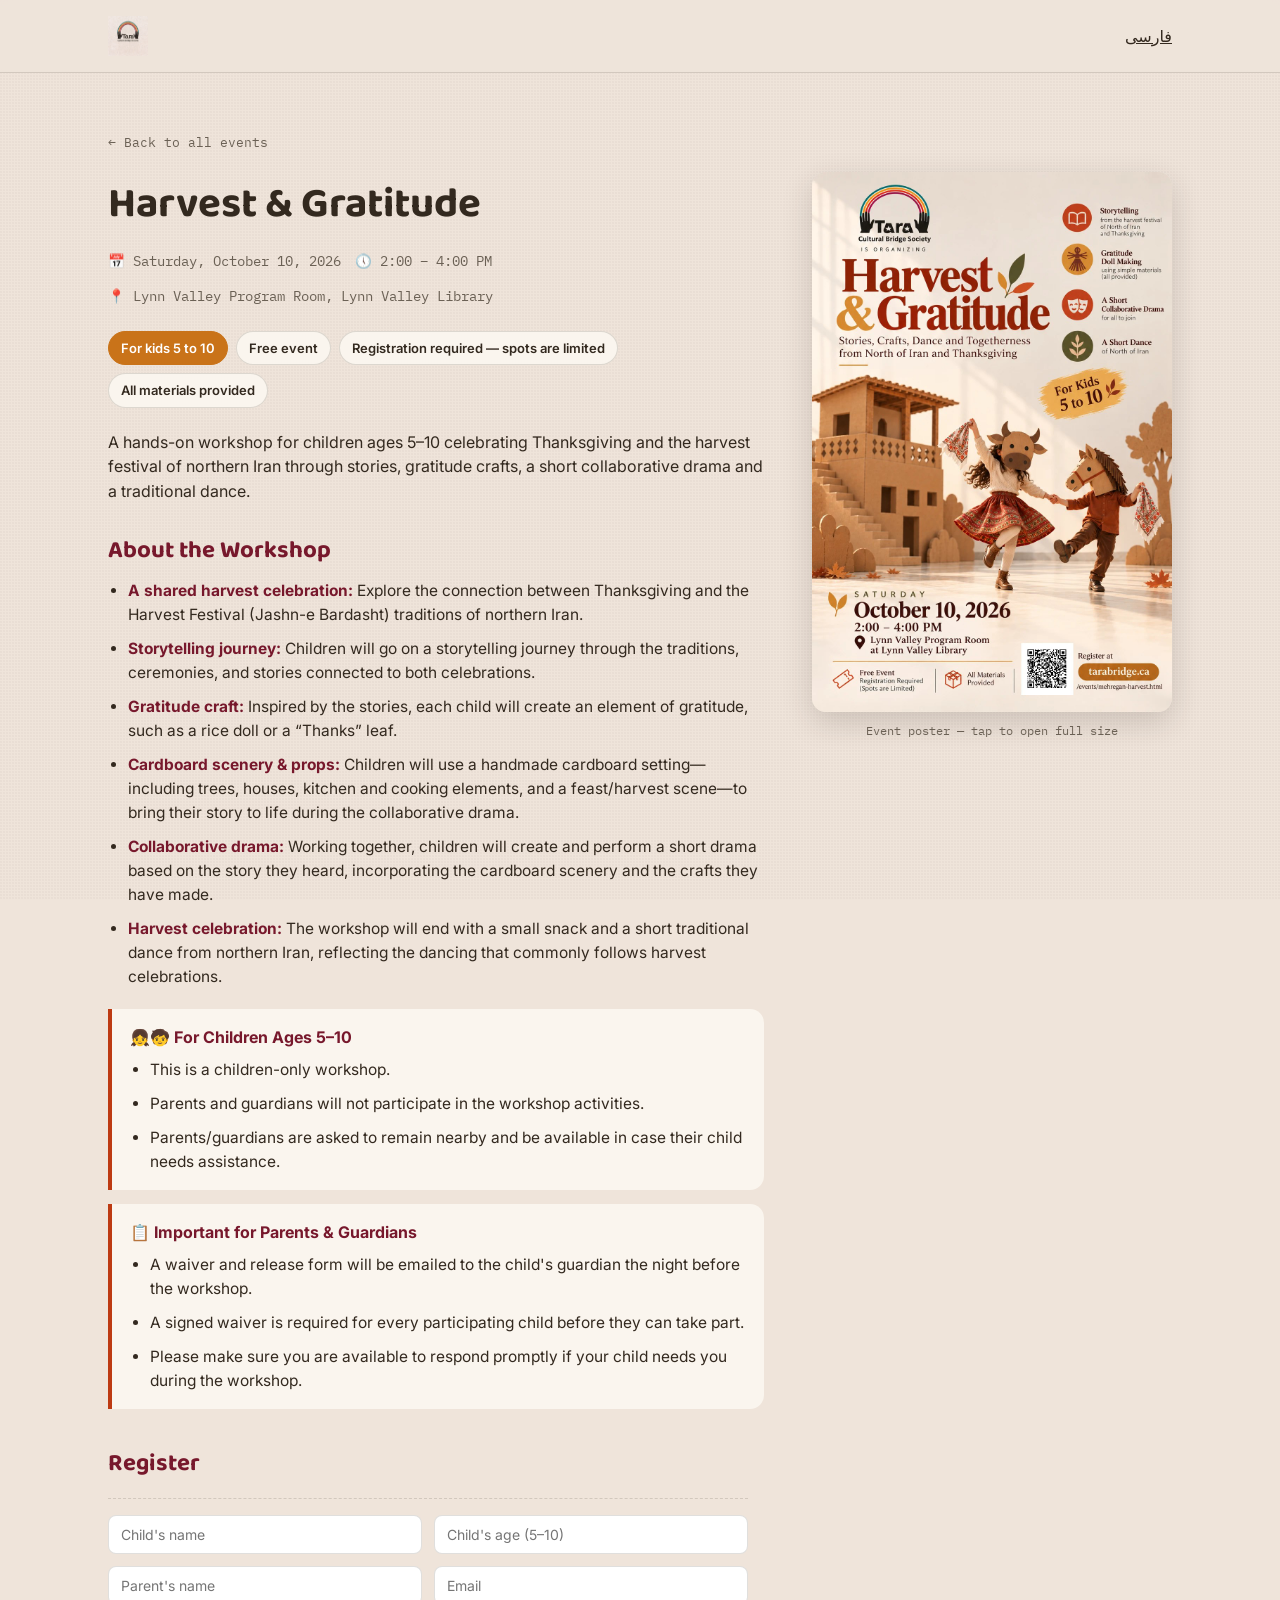
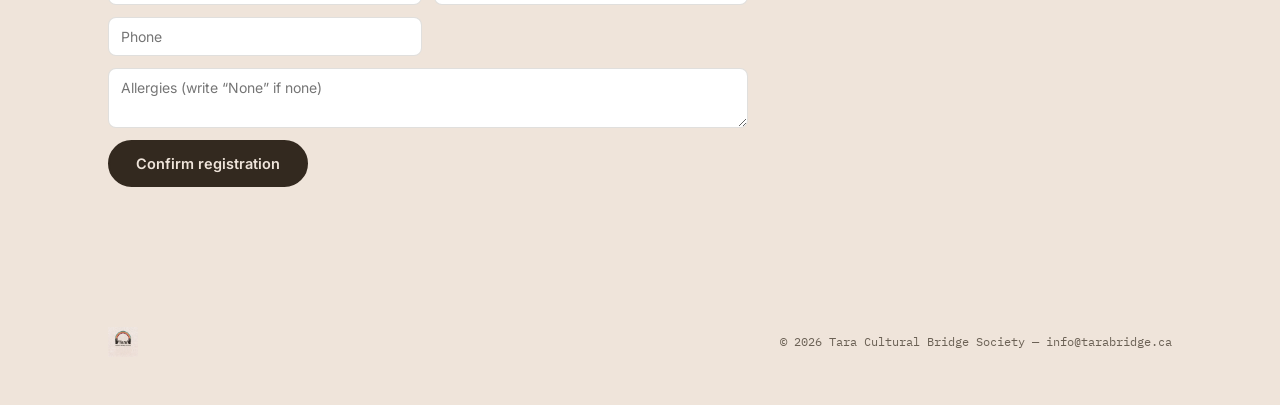
==== commit b5abe7bb: "Replace Harvest & Gratitude poster with updated version (adds QR code and register link) Co-Authored" ====
--- a/events/mehregan-harvest.html
+++ b/events/mehregan-harvest.html
@@ -134,7 +134,7 @@
 
       <figure class="hg-poster" style="margin:0;">
         <a href="/images/harvest-gratitude-poster.jpg" target="_blank" rel="noopener">
-          <img src="/images/harvest-gratitude-poster.jpg" width="1024" height="1536" alt="Harvest & Gratitude poster: stories, crafts, dance and togetherness from North of Iran and Thanksgiving. For kids 5 to 10. Saturday, October 10, 2026, 2:00–4:00 PM, Lynn Valley Program Room at Lynn Valley Library. Free event, registration required." id="posterImg">
+          <img src="/images/harvest-gratitude-poster.jpg" width="1024" height="1536" alt="Harvest & Gratitude poster: stories, crafts, dance and togetherness from North of Iran and Thanksgiving. For kids 5 to 10. Saturday, October 10, 2026, 2:00–4:00 PM, Lynn Valley Program Room at Lynn Valley Library. Free event, registration required, all materials provided. Register at tarabridge.ca/events/mehregan-harvest.html (QR code)." id="posterImg">
         </a>
         <figcaption id="posterCap">Event poster — tap to open full size</figcaption>
       </figure>
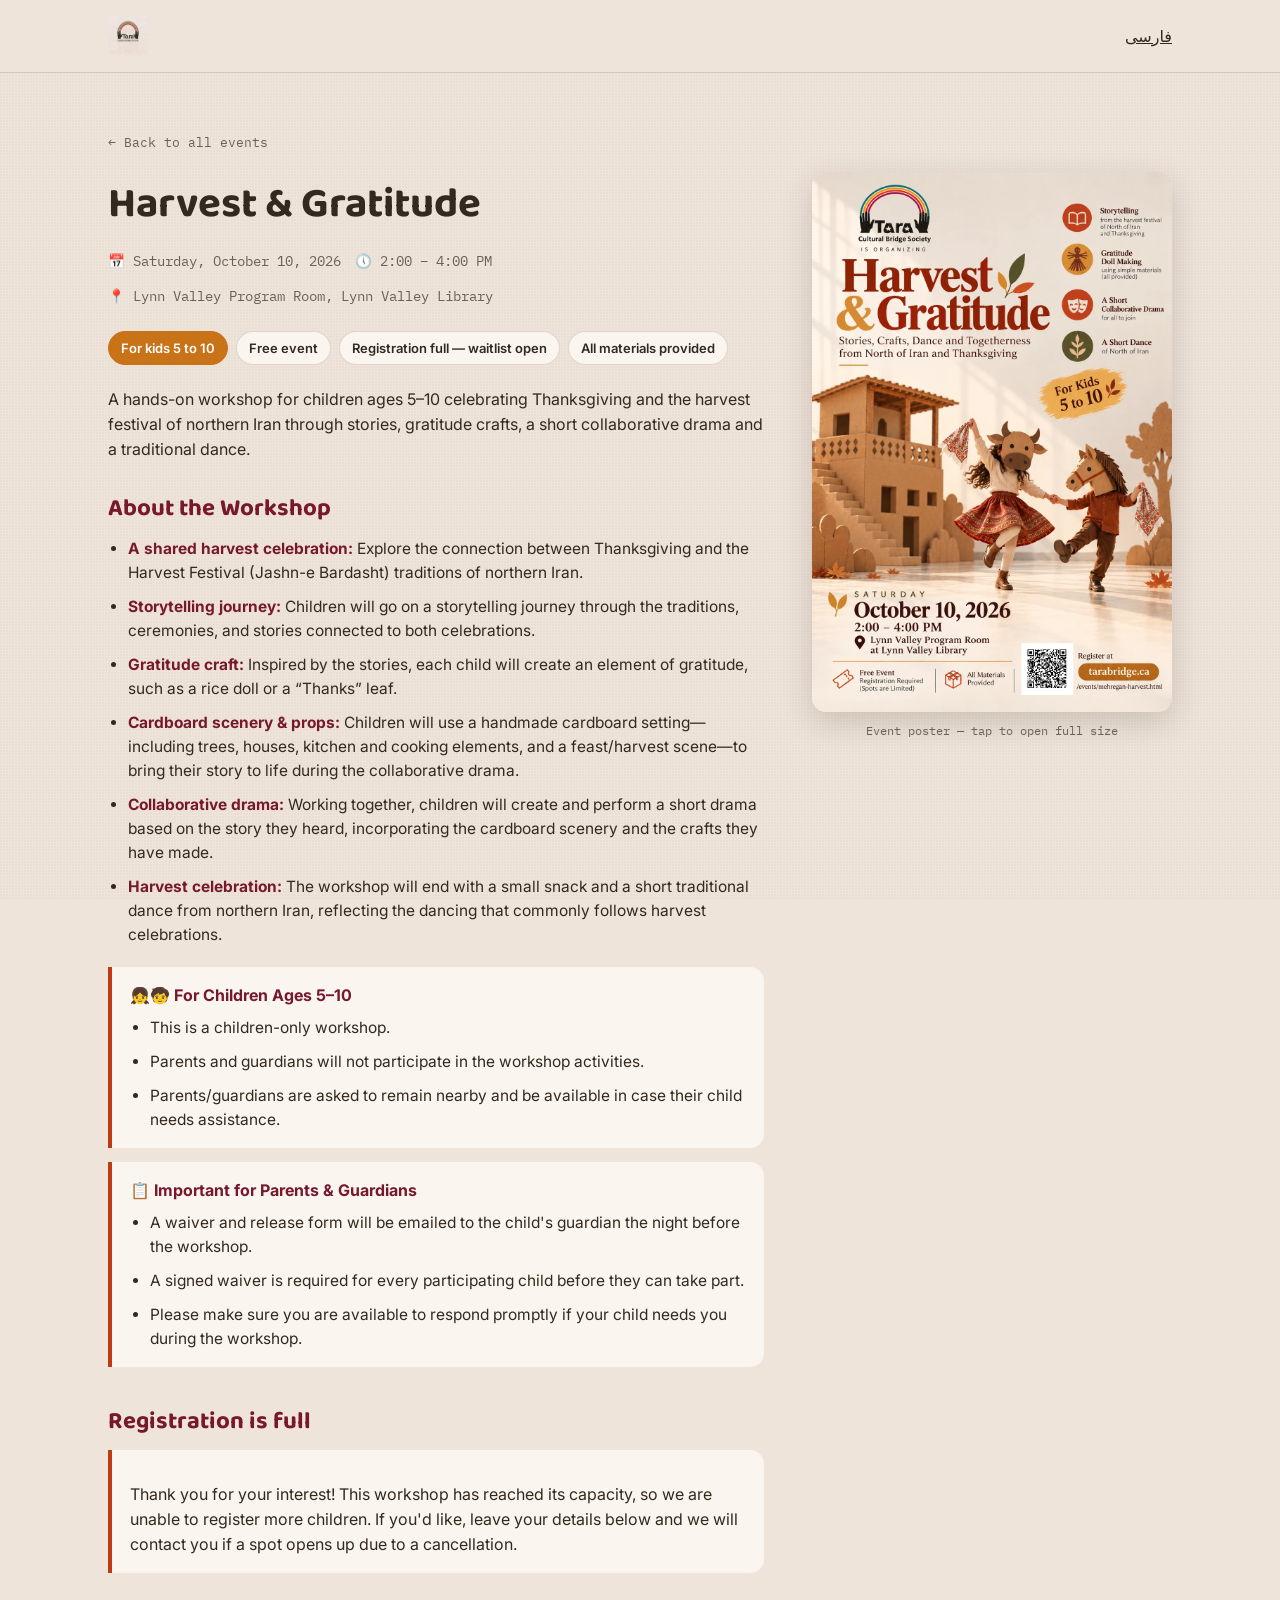
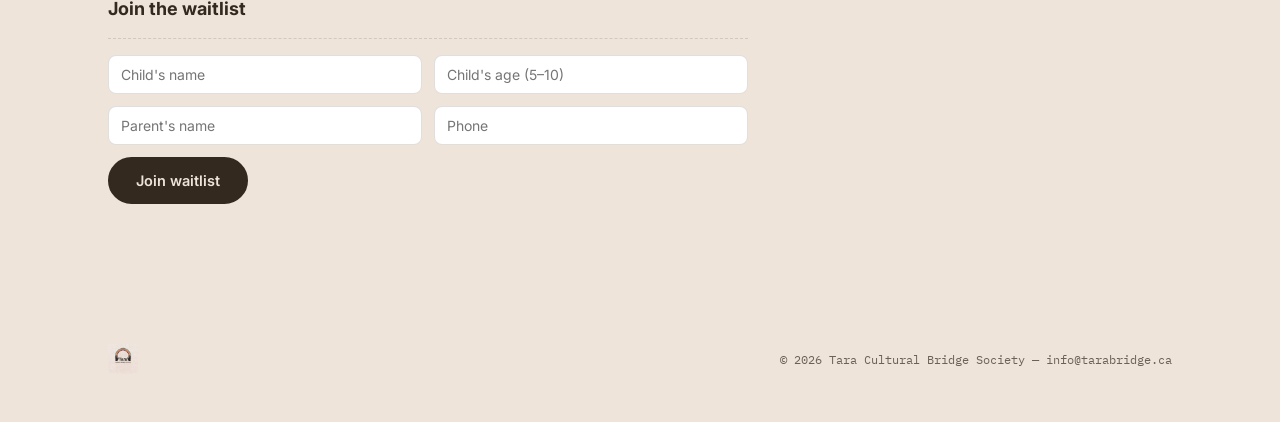
==== commit 6a6d3631: "Close Harvest & Gratitude registration; add waitlist Event page now says capacity is full and offers" ====
--- a/events/mehregan-harvest.html
+++ b/events/mehregan-harvest.html
@@ -82,7 +82,7 @@
         <ul class="hg-chips" id="chips">
           <li class="hl">For kids 5 to 10</li>
           <li>Free event</li>
-          <li>Registration required — spots are limited</li>
+          <li>Registration full — waitlist open</li>
           <li>All materials provided</li>
         </ul>
         <p class="event-desc hg-summary" id="summary">A hands-on workshop for children ages 5–10 celebrating Thanksgiving and the harvest festival of northern Iran through stories, gratitude crafts, a short collaborative drama and a traditional dance.</p>
@@ -118,15 +118,17 @@
         </div>
 
         <div class="hg-register">
-          <h2 id="regTitle">Register</h2>
+          <h2 id="regTitle">Registration is full</h2>
+          <div class="hg-note" id="closedNote">
+            <p id="closedMsg">Thank you for your interest! This workshop has reached its capacity, so we are unable to register more children. If you'd like, leave your details below and we will contact you if a spot opens up due to a cancellation.</p>
+          </div>
+          <h3 id="waitTitle" style="margin:22px 0 10px;font-size:18px;">Join the waitlist</h3>
           <form class="reg-form open" id="regForm">
             <input type="text" placeholder="Child's name" class="reg-kidname" required>
             <input type="number" min="5" max="10" placeholder="Child's age (5–10)" class="reg-kidage" required>
             <input type="text" placeholder="Parent's name" class="reg-parentname" required>
-            <input type="email" placeholder="Email" class="reg-email" required>
             <input type="tel" placeholder="Phone" class="reg-phone" required>
-            <textarea placeholder="Allergies (write “None” if none)" class="reg-allergy" required></textarea>
-            <button type="submit" class="btn btn-solid reg-submit">Confirm registration</button>
+            <button type="submit" class="btn btn-solid reg-submit">Join waitlist</button>
             <span class="reg-msg" id="regMsg"></span>
           </form>
         </div>
@@ -170,7 +172,7 @@
     loc: "اتاق برنامه‌های لین ولی، کتابخانه لین ولی",
     back: "→ بازگشت به همه رویدادها",
     switchLabel: "English",
-    chips: ["برای کودکان ۵ تا ۱۰ سال", "رایگان", "ثبت‌نام الزامی است — ظرفیت محدود", "همه وسایل فراهم می‌شود"],
+    chips: ["برای کودکان ۵ تا ۱۰ سال", "رایگان", "ظرفیت تکمیل شده — لیست انتظار باز است", "همه وسایل فراهم می‌شود"],
     summary: "کارگاهی عملی برای کودکان ۵ تا ۱۰ سال در جشن شکرگزاری و جشن برداشت شمال ایران؛ با قصه‌گویی، ساخت کاردستی‌های سپاسگزاری، یک نمایش کوتاه گروهی و یک رقص سنتی.",
     aboutTitle: "درباره کارگاه",
     about: [
@@ -193,12 +195,15 @@
       "برای شرکت هر کودک، داشتن رضایت‌نامه امضاشده الزامی است.",
       "لطفاً در طول کارگاه در دسترس باشید تا اگر کودکتان به شما نیاز داشت، سریعاً پاسخ دهید."
     ],
-    regTitle: "ثبت‌نام",
+    regTitle: "ظرفیت ثبت‌نام تکمیل شده است",
+    closedMsg: "از علاقه شما سپاسگزاریم! ظرفیت این کارگاه تکمیل شده و متأسفانه امکان ثبت‌نام کودکان بیشتر وجود ندارد. در صورت تمایل، اطلاعات خود را در فرم زیر بگذارید تا اگر به دلیل انصراف کسی جایی خالی شد، با شما تماس بگیریم.",
+    waitTitle: "ثبت‌نام در لیست انتظار",
     ph: {
       kidname: "نام کودک", kidage: "سن کودک (۵ تا ۱۰)", parentname: "نام والد",
-      email: "ایمیل", phone: "تلفن", allergy: "حساسیت غذایی (در صورت نبود «ندارد» بنویسید)"
+      phone: "تلفن"
     },
-    submit: "تأیید ثبت‌نام",
+    submit: "ثبت در لیست انتظار",
+    waitSuccess: "شما در لیست انتظار ثبت شدید. اگر جایی خالی شود با شما تماس می‌گیریم.",
     posterCap: "پوستر رویداد — برای دیدن اندازه کامل، روی آن بزنید",
     footer: "© ۲۰۲۶ انجمن پل فرهنگی تارا — info@tarabridge.ca"
   }
@@ -233,6 +238,8 @@
   document.querySelector("#parentsNote h3").textContent = f.parentsTitle;
   document.querySelectorAll("#parentsNote li").forEach((li, i) => { li.textContent = f.parents[i]; });
   document.getElementById("regTitle").textContent = f.regTitle;
+  document.getElementById("closedMsg").textContent = f.closedMsg;
+  document.getElementById("waitTitle").textContent = f.waitTitle;
   const form = document.getElementById("regForm");
   for (const k in f.ph) form.querySelector(".reg-" + k).placeholder = f.ph[k];
   form.querySelector(".reg-submit").textContent = f.submit;
@@ -273,33 +280,23 @@
   const kidNameVal = form.querySelector(".reg-kidname").value.trim();
   const kidAgeVal = form.querySelector(".reg-kidage").value.trim();
   const parentNameVal = form.querySelector(".reg-parentname").value.trim();
-  const emailVal = form.querySelector(".reg-email").value.trim();
   const phoneVal = form.querySelector(".reg-phone").value.trim();
-  const allergyVal = form.querySelector(".reg-allergy").value.trim();
   const msgEl = document.getElementById("regMsg");
   try{
+    // Registration is closed. The sheet script expects registration-shaped rows, so waitlist
+    // entries are sent in that shape and tagged WAITLIST in the event columns.
     await sendToSheet({
       type: "registration",
-      event: EVENT_ID,
-      eventTitle: EVENT_TITLE,
+      event: EVENT_ID + "-WAITLIST",
+      eventTitle: EVENT_TITLE + " — WAITLIST",
       kidName: kidNameVal,
       kidAge: kidAgeVal,
       parentName: parentNameVal,
-      email: emailVal,
+      email: "n/a (waitlist)",
       phone: phoneVal,
-      allergy: allergyVal
+      allergy: "n/a (waitlist)"
     });
-    sendConfirmationEmail({
-      to: emailVal,
-      parentName: parentNameVal,
-      kidName: kidNameVal,
-      eventTitle: EVENT_TITLE,
-      eventDate: EVENT_DATE_DISPLAY,
-      eventTime: EVENT_TIME_DISPLAY,
-      eventLoc: EVENT_LOC_DISPLAY,
-      lang: LANG
-    });
-    msgEl.textContent = LANG === "fa" ? "ثبت‌نام شما انجام شد — آنجا می‌بینیمتان!" : "You're registered — see you there!";
+    msgEl.textContent = LANG === "fa" ? TEXT.fa.waitSuccess : "You're on the waitlist. We'll contact you if a spot opens up.";
     msgEl.className = "reg-msg ok";
     form.querySelector(".reg-submit").disabled = true;
   }catch(err){
